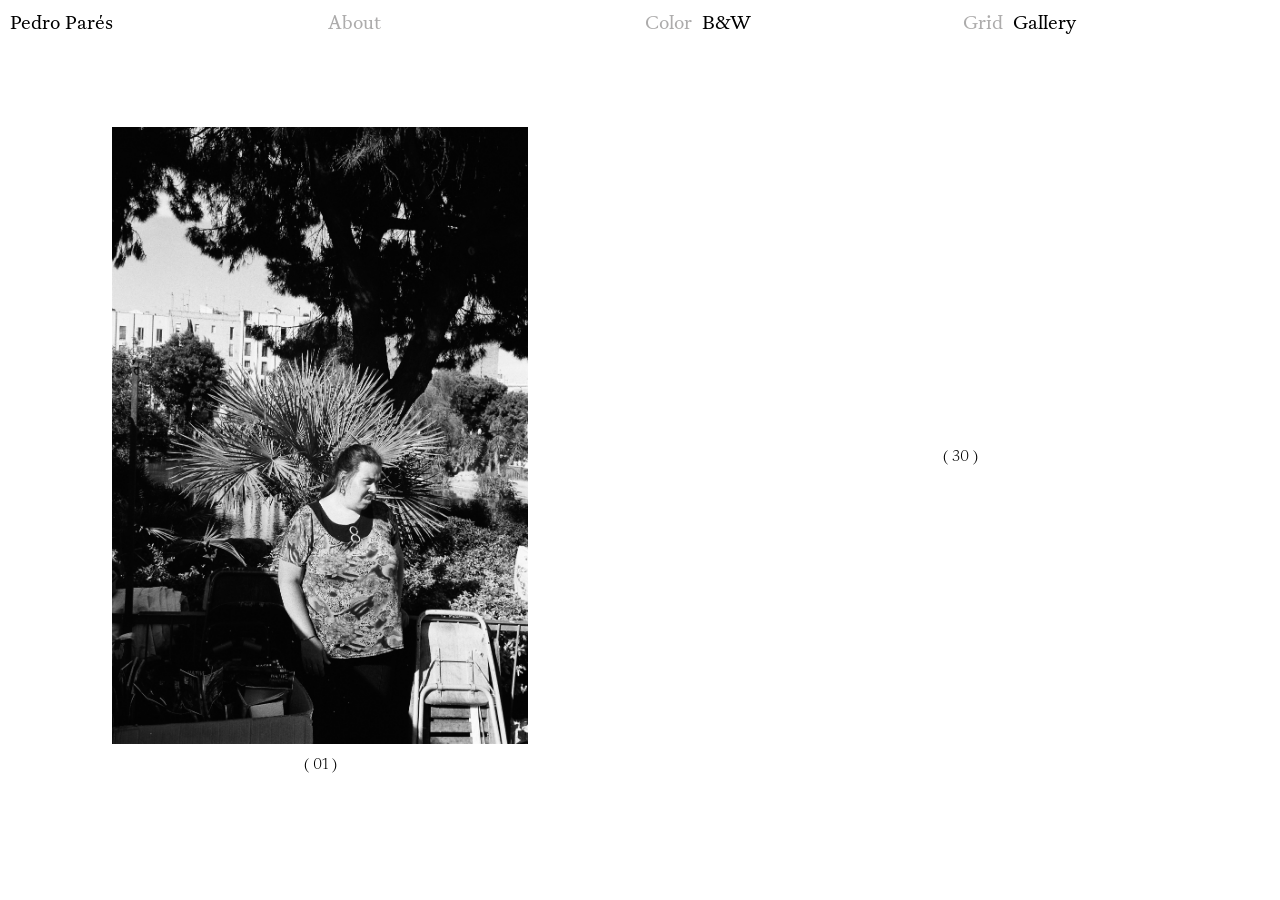
==== galeriabyn.html @ ab817437 "Actualización tercera del proyecto final" ====
<!DOCTYPE html>
<html lang="en">
<head>
    <meta charset="UTF-8">
    <meta name="viewport" content="width=device-width, initial-scale=1.0">
    <title>Pedro Portfolio</title>
    <link rel="stylesheet" href="css/index.css">
    <script defer src="js/index.js"></script>
</head>
<body>
<!--------------HEADER-------------->
<header class="header">

    <nav class="nav">
        <ul class="nav__ul">
            <li class="nav__link"><a href="index.html" class="nav__a">Pedro Parés</a></li>
            <li class="nav__link nav__about"><a href="#" class="nav__a notselected openAbout">About</a></li>
            <li class="nav__link nav__color">
                <a href="galeriacolor.html" class="nav__a notselected">Color</a>
                <a href="#" class="nav__a">B&W</a>
            </li>
            <li class="nav__link nav__group">
                <a href="versionbyn.html" class="nav__a notselected">Grid</a>
                <a href="galeriabyn.html" class="nav__a">Gallery</a>
            </li>
        </ul>
    </nav>

</header>

<header class="header_small">

    <nav class="nav_small">
        <ul class="nav_small__ul">
            <li class="nav_small__link"><h1 class="h1">Pedro Parés</h1></li>
            <li class="nav_small__link nav_small__about"><a href="#" class="nav_small__a notselected openAbout">About</a></li>
        </ul>
    </nav>


</header>
<!--------------HEADER-------------->




<!--------------ABOUT-------------->
    <div class="about__container">

        <div class="about_content">

            <div class="about_grid">
                <div class="div_grid__big">
                    <p class="p_about"> Pedro Parés is a Venezuelan photographer based in Madrid (Spain).
                    His work focuses on street photography, with a particular emphasis on portraying
                    cultural richness that surrounds us and exploring complex human emotions.
                    He also has a strong interest in the audiovisual field, with extensive experience
                    as a camera assistant and in the field of image direction.</p>
                </div>
            </div>

            <div class="information_grid">
                <div class="information_grid__contact">
                    <h2 class="contact_h2">Contact</h2>
                    <div class="contact_p__div">
                        <p class="p_contact">Photographs available for sell.</p>
                        <p class="p_contact">Price upon request.</p>
                    </div>
                    
                    <ul class="ul_contact">
                        <li class="li_contact"><a href="#" class="a_contact">pedropares@gmail.com</a></li>
                        <li class="li_contact"><a href="#" class="a_contact">@thespecialpares</a></li>
                        <li class="li_contact"><a href="#" class="a_contact">+31 654 654 876</a></li>
                    </ul>
                </div>
                <div class="information_grid__experience">
                    <h2 class="experience_h2">Experience</h2>
                    <ul class="ul_experience">
                        <li class="li_experience">Art Direction</li>
                        <li class="li_experience">Wedding Photography</li>
                        <li class="li_experience">Set Design</li>
                        <li class="li_experience">Event Photography</li>
                        <li class="li_experience">Photojournalism</li>
                    </ul>
                </div>
                <div class="information_grid__colaborators">
                    <h2 class="colaborators_h2">Colaborators</h2>
                    <ul class="ul_colaborators">
                        <li class="li_colaborators">Santiago Giusto</li>
                        <li class="li_colaborators">Nelson Van Campenhout</li>
                        <li class="li_colaborators">Leonardo Linan</li>
                        <li class="li_colaborators">Clara Murchinson</li>
                        <li class="li_colaborators">Margaux Jacques Linan</li>
                    </ul>
                </div>
            </div>

        </div>

    </div>
<!--------------ABOUT-------------->






<!--------------SECTION-------------->
<main class="main__byn">

    <div class="div_gallery__byn">

        <div class="div_gallery__izquierda__byn">
            <picture class="div_gallery__byn">
                <img id="img1byn" class="img_gallery__byn vertical__byn" src="Media/grid_1_byn.jpg" alt="">
            </picture>
            <p id="caption1byn" class="caption_gallery__byn">( 01 )</p>
        </div>

        <div class="div_gallery__derecha__byn">
            <picture class="div_gallery__byn">
                <img id="img2byn" class="img_gallery__byn horizontal__byn" src="Media/grid_2_byn.jpg" alt="">
            </picture>
            <p id="caption2byn" class="caption_gallery__byn">( 02 )</p>
        </div>

    </div>

</main>
<!--------------SECTION-------------->
</body>
</html>
---- css/index.css ----
/*--------TIPOGRAFÍAS--------*/
@font-face {
    font-family: "ABC Gaisyr Light";
    src: url("../Fuentes/ABC/ABCGaisyr-Light-Trial.woff2") format("woff2");
    font-weight: 300;
    font-style: light;
}

@font-face {
    font-family: "ABC Gaisyr Book";
    src: url("../Fuentes/ABC/ABCGaisyr-Book-Trial.woff2") format("woff2");
    font-weight: 350;
    font-style: normal;
}

@font-face {
    font-family: "ABC Gaisyr Regular";
    src: url("../Fuentes/ABC/ABCGaisyr-Regular-Trial.woff2") format("woff2");
    font-weight: 400;
    font-style: normal;
} 

@font-face {
    font-family: "ABC Gaisyr Medium";
    src: url("../Fuentes/ABC/ABCGaisyr-Medium-Trial.woff2") format("woff2");
    font-weight: 500;
    font-style: medium;
} 
/*--------TIPOGRAFÍAS--------*/



/*--------ROOT--------*/
:root {
    /*COLORES*/
    --text-dark: rgb(18, 18, 18);
    --text-light: rgb(166, 166, 166);
    /*COLORES*/

    /*FUENTES*/
    --font-family-light: 'ABC Gaisyr Light';
    --font-family-book: 'ABC Gaisyr Book';
    --font-family-regular: 'ABC Gaisyr Regular';
    --font-family-medium: 'ABC Gaisyr Medium';
    /*FUENTES*/

    /*SIZES*/
    --max-width: 964px;
    --max-width-xl: 1440px;
    /*SIZES*/
}
/*--------ROOT--------*/



/*--------RESET CSS--------*/
* {
    box-sizing: border-box;
    margin: 0;
    padding: 0;
    scroll-behavior: smooth;
}

img {
    max-width: 100%;
    height: auto;
    display: block;
}

a {
    color: inherit;
    text-decoration: none;
}

li {
    list-style: none;
}
/*--------RESET CSS--------*/



/*--------COMPONENTES--------*/
h1, .h1 {
    font-weight: 350;
    font-size: clamp(18px, 2vw, 19px);
    font-family: var(--font-family-book);
}

a, .a {
    font-weight: 350;
    font-size: clamp(18px, 2vw, 19px);
    font-family: var(--font-family-book);
}

h2, .h2 {
    font-weight: 350;
    font-size: clamp(18px, 2vw, 19px);
    font-family: var(--font-family-book);
}

h3, .h3 {
    font-weight: 350;
    font-size: clamp(14px, 2vw, 15px);
    font-family: var(--font-family-book);
    color: #adacac;
}

p {
    font-weight: 350;
    font-size: clamp(14px, 2vw, 15px);
    font-family: var(--font-family-light);
}
/*--------COMPONENTES--------*/



            /*TRANSICIÓN INICIO*/

.header,
.header_small {
    opacity: 0;
    filter: blur(0px);
    transition: opacity 1.4s ease, filter 1.4s ease, transform 1.4s ease;
}

.div_img {
    opacity: 0;
    filter: blur(0px);
    transition: opacity 2.4s ease, filter 2.4s ease, transform 2.4s ease;
}

.div_img.is-visible,
.header.is-visible,
.header_small.is-visible {
    opacity: 1;
    filter: blur(0px);
}

            /*TRANSICIÓN INICIO*/



/*--------BODY--------*/
body {
    background: white;
}
/*--------BODY--------*/




/*--------HEADER--------*/
.header {
    padding: 10px;
    width: 100%;
    position: fixed;
    z-index: 10000;
}

.nav__ul {
    display: grid;
    grid-template-columns: repeat(4, 1fr);
    gap: 10px;
    text-align: left;
}

.nav__link {
    display: flex;
    align-items: center;
    transition: filter 1s ease, opacity 1s ease;
}

.nav__link.blurred {
    filter: blur(4px);
    opacity: 0.3;
}

.nav__group {
    display: flex;
    gap: 10px;
}

.nav__about {
    position: relative;
    z-index: 10001;
}

.header_small {
    padding: 10px;
    width: 100%;
    position: fixed;
    display: none;
    z-index: 10000;
}

.nav_small__ul {
    display: flex;
    justify-content: space-between;
    gap: 10px;
}

@media (max-width:800px) {
    .header {
        display: none;
    }

    .header_small {
        display: block; 
    }
}

#openAboutDesktop {
    position: relative;
    z-index: 10001;
}

#openAboutMobile {
    position: relative;
    z-index: 10001;
}

.about__container {
    position: fixed;
    width: 100vw;
    height: 100vh;
    top: 0;
    left: 0;
    background-color: rgba(255,255,255,0.60);
    backdrop-filter: blur(15px);
    -webkit-backdrop-filter: blur(15px);
    display: flex;
    flex-flow: row;
    gap: 20px;
    padding: 40px 5px;
    z-index: 9999;
    opacity: 0;
    visibility: hidden;
    pointer-events: none;
    transition: opacity 1s ease, visibility 1s ease;
}

.about__container.active {
    opacity: 1;
    visibility: visible;
    pointer-events: all;
}

.about__container.deactive {
    opacity: 0;
    visibility: hidden;
    pointer-events: none;
}

@keyframes fadeIn {
    from { opacity: 0; }
    to { opacity: 1; }
}

@keyframes fadeOut {
    from { opacity: 1; }
    to { opacity: 0; }
}

.nav__contact {
    z-index: 2;
}

.nav__color {
    display: flex;
    gap: 10px;
}

.contact__container {
    position: fixed;
    width: 100vw;
    height: 100vh;
    background-color: rgba(255, 255, 255, 0.612);
    backdrop-filter: blur(15px);
    top: 0;
    left: 0;
    display: none;
    flex-flow: row;
    gap: 20px;
    padding: 40px 5px;
    z-index: 1;
}

.contact__container.active {
    display: flex;
    animation: fadeIn 1s ease forwards;
}

.contact__container.deactive {
    display: flex;
    animation: fadeOut 1s ease forwards;
}

.notselected {
    color: #adacac;
    transition: color 0.4s ease;
}

.notselected:hover {
    color: black;
}
/*--------HEADER--------*/





/*--------ABOUT--------*/

.about_content{
    width: 100%;
    margin: 0;
    padding: 0;
    opacity: 1;
    transition: opacity 1s ease;
}

.about__container:not(.active) .about_content {
    opacity: 0;
}

.about_grid{
    width: 100%;
    display: grid;
    grid-template-columns: repeat(4, 1fr);
    padding: 24px 0;
}

.div_grid__big {
    grid-column: 2/4;
}

.information_grid {
    display: grid;
    grid-template-columns: repeat(4, 1fr);
}

.information_grid__contact {
    grid-column: 2;
}

.information_grid__experience {
    grid-column: 3;
}

.information_grid__colaborators {
    grid-column: 4;
}

.p_about {
    font-size: clamp(18px, 2vw, 19px);
}

.a_contact, .a_experience, .a_colaborators, .li_experience, .li_colaborators {
    font-size: clamp(16px, 2vw, 17px);
    color:  rgb(166, 166, 166);
    transition: color 0.4s ease;
}

.a_contact:hover {
    color: black;
}

.ul_contact {
    display: flex;
    flex-flow: column;
    gap: 5px;
}

.information_grid__contact, .information_grid__experience, .information_grid__colaborators {
    display: flex;
    flex-flow: column;
    gap: 10px;
}

.ul_experience {
    display: flex;
    flex-flow: column;
    gap: 5px;
}

.ul_colaborators {
    display: flex;
    flex-flow: column;
    gap: 5px;
}

@media (max-width: 800px) {

    .about__container {
    overflow-y: auto;
    overflow-x: hidden;
    padding: 40px 40px 40px 10px;
    }

    .about_grid {
        display: block;
    }

    .div_grid__big {
        grid-column: unset;
    }

    .information_grid {
    display: grid;
    grid-template-columns: 1fr 1fr;
    grid-template-rows: auto auto;
    row-gap: 30px;
}

    .information_grid__contact {
        grid-column: 1 / span 2;
        grid-row: 2;
    }

    .information_grid__experience {
        grid-column: 1;
        grid-row: 1;
    }

    .information_grid__colaborators {
        grid-column: 2;
        grid-row: 1;
    }

    .about__container {
        overflow-y: auto;
        padding: 40px 20p 20px 10px;
    }
}

/*--------SECTION COLOR--------*/
.div__grid__color {
    padding: 100px 10px;
    display: grid;
    grid-template-columns: repeat(4, 1fr);
    gap: 10px;
    max-width: var(--max-width-xl);
    margin: 0 auto;
    transition: filter 1s ease;; /*BLUR*/
}

.div__grid__color.blurred {
    filter: blur(8px); /*BLUR*/
}


.div__grid__color img {
    height: auto;
    object-fit: cover;
    display: block;
    top: 0;
    transition: opacity 0.2s ease, transform 0.2s ease;
}


.img_1__color { grid-column: 3; grid-row: 2 / span 2; }

.img_2__color { grid-column: 1; grid-row: 3 / span 4; }

.img_3__color { grid-column: 4; grid-row: 5 / span 4; }

.img_4__color { grid-column: 2; grid-row: 6 / span 2; }

.img_5__color { grid-column: 3; grid-row: 9 / span 2; }

.img_6__color { grid-column: 1; grid-row: 10 / span 2; }

.img_7__color { grid-column: 2; grid-row: 12 / span 2; }

.img_8__color { grid-column: 3; grid-row: 14 / span 2; }

.img_9__color { grid-column: 4; grid-row: 16 / span 4; }

.img_10__color { grid-column: 1; grid-row: 17 / span 4; }

.img_11__color { grid-column: 3; grid-row: 19 / span 2; }

.img_12__color { grid-column: 2; grid-row: 21 / span 2; }

.img_13__color { grid-column: 1; grid-row: 23 / span 2; }

.img_14__color { grid-column: 4; grid-row: 23 / span 2; }

.img_15__color { grid-column: 2; grid-row: 27 / span 2; }

.img_16__color { grid-column: 4; grid-row: 29 / span 2; }

.img_17__color { grid-column: 3; grid-row: 31 / span 2; }

.img_18__color { grid-column: 2; grid-row: 33 / span 2; }

.img_19__color { grid-column: 1; grid-row: 35 / span 4; }

.img_20__color { grid-column: 4; grid-row: 35 / span 2; }

.img_21__color { grid-column: 3; grid-row: 38 / span 2; }

.img_22__color { grid-column: 1; grid-row: 40 / span 4; }

.img_23__color { grid-column: 4; grid-row: 41 / span 2; }

.img_24__color { grid-column: 3; grid-row: 44 / span 2; }

.img_25__color { grid-column: 1; grid-row: 48 / span 2; }

.img_26__color { grid-column: 2; grid-row: 50 / span 2; }

.img_27__color { grid-column: 4; grid-row: 51 / span 4; }

.img_28__color { grid-column: 1; grid-row: 54 / span 2; }

.img_29__color { grid-column: 2; grid-row: 56 / span 2; }

.img_30__color { grid-column: 4; grid-row: 57 / span 2; }

.div_img {
    display: flex;
    flex-flow: column nowrap;
    gap: 5px;
    align-items: center;
    position: relative;
    overflow: hidden;
}

.div_img img {
    width: 100%;
    display: block;
}

.caption {
    opacity: 0;
    transition: opacity 0.6s ease;
}

.div_img:hover .caption {
    opacity: 1;
}

.caption.hidden {
    opacity: 0;
}

@media (max-width: 800px) {

    .div__grid__color {
        grid-template-columns: 1fr;
        gap: 40px;
        justify-items: center;
    }

    .img_horizontal {
        width: 40%;
    }

    .img_vertical {
        width: 25%;
    }

    .img_horizontal img,
    .img_vertical img {
        width: 100%;
    }

    .img_1__color,
    .img_2__color,
    .img_3__color,
    .img_4__color,
    .img_5__color,
    .img_6__color,
    .img_7__color,
    .img_8__color,
    .img_9__color,
    .img_10__color,
    .img_11__color,
    .img_12__color,
    .img_13__color,
    .img_14__color,
    .img_15__color,
    .img_16__color,
    .img_17__color,
    .img_18__color,
    .img_19__color,
    .img_20__color,
    .img_21__color,
    .img_22__color,
    .img_23__color,
    .img_24__color,
    .img_25__color,
    .img_26__color,
    .img_27__color,
    .img_28__color,
    .img_29__color,
    .img_30__color {
        grid-column: auto;
        grid-row: auto;
    }

    .caption {
        display: none;
    }
}
/*--------SECTION COLOR--------*/



/*--------SECTION BLANCO Y NEGRO--------*/
.div__grid__byn {
    padding: 100px 10px;
    display: grid;
    grid-template-columns: repeat(4, 1fr);
    gap: 10px;
    max-width: var(--max-width-xl);
    margin: 0 auto;

        @media (max-width: 800px) {
        grid-template-columns: 1fr;
        justify-items: center;
    }
}

.div__grid__byn img {
    width: 100%;
    height: 100%;
    object-fit: cover;
    display: block;
}

.img_1__byn { grid-column: 4; grid-row: 2 / span 4; }
.img_2__byn { grid-column: 2; grid-row: 3 / span 2; }
.img_3__byn { grid-column: 1; grid-row: 5 / span 4; }
.img_4__byn { grid-column: 3; grid-row: 6 / span 2; }
.img_5__byn { grid-column: 2; grid-row: 8 / span 2; }
.img_6__byn { grid-column: 3; grid-row: 10 / span 2; }
.img_7__byn { grid-column: 1; grid-row: 11 / span 2; }
.img_8__byn { grid-column: 4; grid-row: 12 / span 4; }
.img_9__byn { grid-column: 2; grid-row: 16 / span 2; }
.img_10__byn { grid-column: 1; grid-row: 18 / span 2; }
.img_11__byn { grid-column: 3; grid-row: 19 / span 2; }
.img_12__byn { grid-column: 2; grid-row: 21 / span 4; }
.img_13__byn { grid-column: 4; grid-row: 25 / span 2; }
.img_14__byn { grid-column: 1; grid-row: 26 / span 2; }
.img_15__byn { grid-column: 2; grid-row: 28 / span 2; }
.img_16__byn { grid-column: 3; grid-row: 30 / span 2; }
.img_17__byn { grid-column: 3; grid-row: 32 / span 2; }
.img_18__byn { grid-column: 1; grid-row: 32 / span 2; }
.img_19__byn { grid-column: 2; grid-row: 36 / span 2; }
.img_20__byn { grid-column: 4; grid-row: 38 / span 2; }
.img_21__byn { grid-column: 2; grid-row: 40 / span 2; }
.img_22__byn { grid-column: 1; grid-row: 42 / span 2; }
.img_23__byn { grid-column: 4; grid-row: 43 / span 4; }
.img_24__byn { grid-column: 2; grid-row: 46 / span 2; }
.img_25__byn { grid-column: 1; grid-row: 48 / span 2; }
.img_26__byn { grid-column: 3; grid-row: 51 / span 2; }
.img_27__byn { grid-column: 4; grid-row: 53 / span 2; }
.img_28__byn { grid-column: 1; grid-row: 55 / span 2; }
.img_29__byn { grid-column: 4; grid-row: 56 / span 2; }
.img_30__byn { grid-column: 2; grid-row: 57 / span 2; }


@media (max-width: 800px) {

    .div__grid__byn {
        grid-template-columns: 1fr;
        gap: 30px;
        justify-items: center;
    }

    .img_horizontal {
        width: 40%;
    }

    .img_vertical {
        width: 25%;
    }

    .img_1__byn,
    .img_2__byn,
    .img_3__byn,
    .img_4__byn,
    .img_5__byn,
    .img_6__byn,
    .img_7__byn,
    .img_8__byn,
    .img_9__byn,
    .img_10__byn,
    .img_11__byn,
    .img_12__byn,
    .img_13__byn,
    .img_14__byn,
    .img_15__byn,
    .img_16__byn,
    .img_17__byn,
    .img_18__byn,
    .img_19__byn,
    .img_20__byn,
    .img_21__byn,
    .img_22__byn,
    .img_23__byn,
    .img_24__byn,
    .img_25__byn,
    .img_26__byn,
    .img_27__byn,
    .img_28__byn,
    .img_29__byn,
    .img_30__byn {
        grid-column: auto;
        grid-row: auto;
    }

    .caption {
        display: none;
    }
}
/*--------SECTION BLANCO Y NEGRO--------*/



/*--------BACK TO THE TOP--------*/
.div_backTop {
    position: fixed;
    width: 100%;
    padding: 10px;
    bottom: 0;
}

.ul_backTop {
    display: flex;
    flex-flow: row;
    gap: 10px;
}

.li_backTop {
    display: flex;
    flex-flow: row;
    flex: 1 1 300px;
}

#btnTop {
    display: none;
}

@media (max-width: 800px) {
    .div_backTop {
        display: none;
    }
}
/*--------BACK TO THE TOP--------*/




/*--------GALLERY COLOR / MAIN--------*/
.main, .main__byn {
    height: 100vh;
}

.div_gallery, .div_gallery__byn {
    display: flex;
    flex-flow: row wrap;
    justify-content: center;
    align-items: center;
    height: 100%;
}

.div_gallery__izquierda, .div_gallery__derecha, .div_gallery__izquierda__byn, .div_gallery__derecha__byn {
    display: flex;
    flex: 1;
    justify-content: center;
    align-items: center;
    flex-flow: column;
    gap: 10px;
}

.img_gallery, .img_gallery__byn {
    height: auto;
    cursor: pointer;
    width: 100%;
    max-width: 650px;
    object-fit: cover;
    transition: opacity .25s ease, width .35s ease;
}

.vertical, .vertical__byn {
    width: 65%;
    object-fit: cover;
    transition: opacity 0.25s ease;
}

.horizontal, .horizontal__byn {
    width: 90%;
    object-fit: cover;
    transition: opacity 0.25s ease;
}

.caption_gallery, .caption_gallery__byn {
    display: flex;
}

@media (max-width: 800px) {

    .div_gallery, .div_gallery__byn {
        flex-flow: column;
    }

    .div_gallery__izquierda,
    .div_gallery__derecha {
        flex: unset;
        width: 100%;
    }

    .div_gallery__derecha {
        display: none;
    }

    .div_gallery__derecha__byn {
        display: none;
    }

    .div_gallery__izquierda {
        align-items: center;
    }

    .div_gallery__izquierda__byn {
        flex: 1;
        height: 100%;
        justify-content: center;
    }

    .img_gallery {
        width: clamp(55%, 75vw, 75%);
        max-width: unset;
    }

    .img_gallery.vertical {
        width: clamp(40%, 55vw, 55%);
    }

    .img_gallery__byn {
        width: clamp(55%, 75vw, 75%);
        max-width: unset;
    }

    .img_gallery__byn.vertical__byn {
        width: clamp(40%, 55vw, 55%);
    }
}
/*--------GALLERY COLOR / MAIN--------*/





/*--------FOOTER--------*/
.footer {
    position: fixed;
    bottom: 0;
    left: 0;
    padding: 10px;
    width: 100%;
    display: none;
}

.ul_footer {
    display: flex;
    justify-content: space-between;
    gap: 10px;
}

.li_footer {
    display: flex;
    gap: 10px;
}

@media (max-width: 800px) {
    .footer {
        display: block;
    }
} 
/*--------FOOTER--------*/
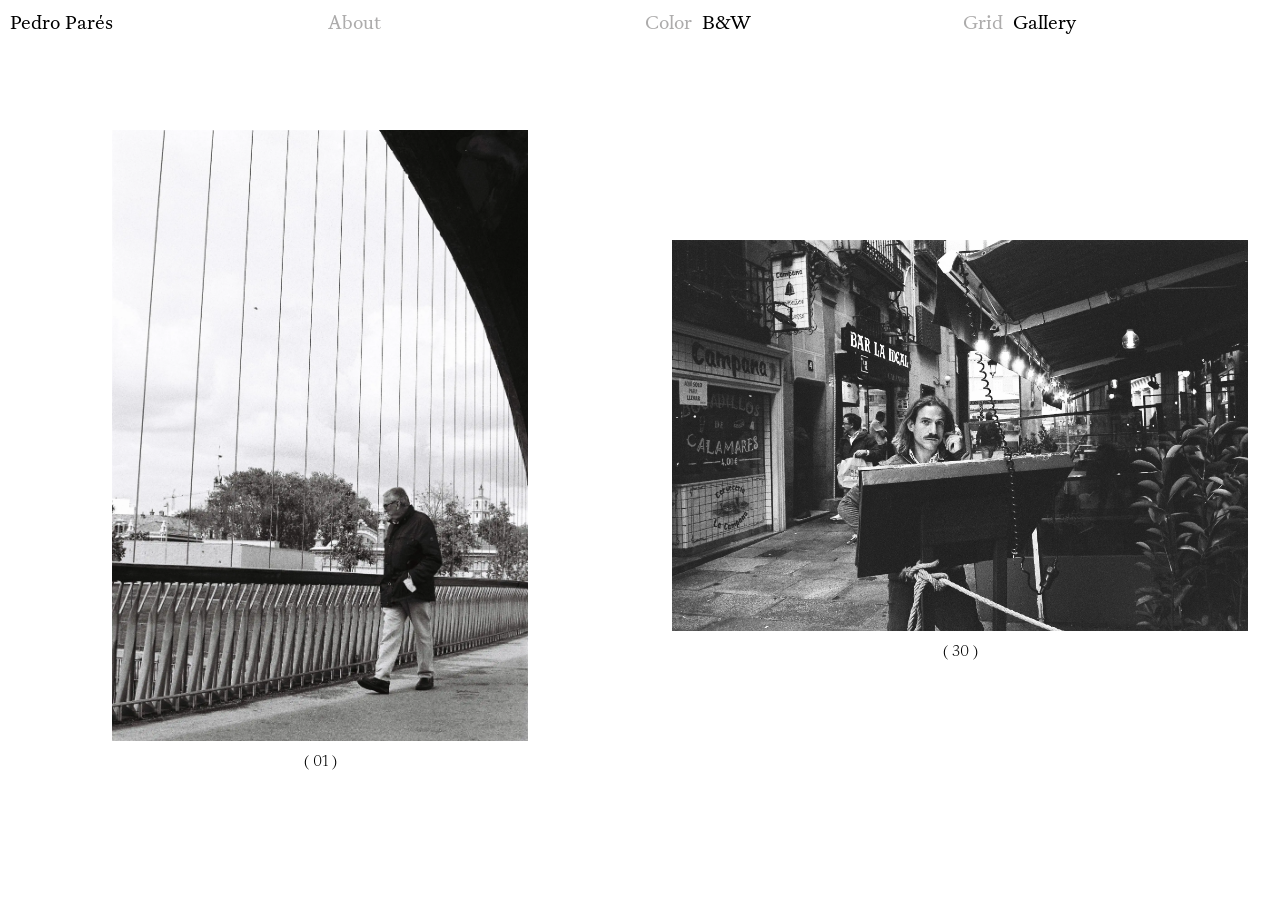
==== commit 97466e91: "Actualización del proyecto final imagenes optimizadas" ====
--- a/galeriabyn.html
+++ b/galeriabyn.html
@@ -1,3 +1,13 @@
+<!-- ESTRUCTURA -->
+<!--
+-Header
+-About
+-Section 
+-Footer mobile
+-->
+<!-- ESTRUCTURA -->
+
+
 <!DOCTYPE html>
 <html lang="en">
 <head>
@@ -8,20 +18,20 @@
     <script defer src="js/index.js"></script>
 </head>
 <body>
-<!--------------HEADER-------------->
+<!-- HEADER -->
 <header class="header">
 
     <nav class="nav">
         <ul class="nav__ul">
-            <li class="nav__link"><a href="index.html" class="nav__a">Pedro Parés</a></li>
-            <li class="nav__link nav__about"><a href="#" class="nav__a notselected openAbout">About</a></li>
+            <li class="nav__link"><a href="index.html" class="nav__a" title="Pedro Parés">Pedro Parés</a></li>
+            <li class="nav__link nav__about"><a href="#" class="nav__a notselected openAbout" title="About">About</a></li>
             <li class="nav__link nav__color">
-                <a href="galeriacolor.html" class="nav__a notselected">Color</a>
-                <a href="#" class="nav__a">B&W</a>
+                <a href="galeriacolor.html" class="nav__a notselected" title="Color">Color</a>
+                <a href="#" class="nav__a" title="B&W">B&W</a>
             </li>
             <li class="nav__link nav__group">
-                <a href="versionbyn.html" class="nav__a notselected">Grid</a>
-                <a href="galeriabyn.html" class="nav__a">Gallery</a>
+                <a href="versionbyn.html" class="nav__a notselected" title="Grid">Grid</a>
+                <a href="galeriabyn.html" class="nav__a" title="Gallery">Gallery</a>
             </li>
         </ul>
     </nav>
@@ -33,18 +43,17 @@
     <nav class="nav_small">
         <ul class="nav_small__ul">
             <li class="nav_small__link"><h1 class="h1">Pedro Parés</h1></li>
-            <li class="nav_small__link nav_small__about"><a href="#" class="nav_small__a notselected openAbout">About</a></li>
+            <li class="nav_small__link nav_small__about"><a href="#" class="nav_small__a notselected openAbout" title="About">About</a></li>
         </ul>
     </nav>
 
-
 </header>
-<!--------------HEADER-------------->
+<!-- HEADER -->
 
 
 
 
-<!--------------ABOUT-------------->
+<!-- ABOUT -->
     <div class="about__container">
 
         <div class="about_content">
@@ -68,9 +77,9 @@
                     </div>
                     
                     <ul class="ul_contact">
-                        <li class="li_contact"><a href="#" class="a_contact">pedropares@gmail.com</a></li>
-                        <li class="li_contact"><a href="#" class="a_contact">@thespecialpares</a></li>
-                        <li class="li_contact"><a href="#" class="a_contact">+31 654 654 876</a></li>
+                        <li class="li_contact"><a href="#" class="a_contact" title="email">pedropares@gmail.com</a></li>
+                        <li class="li_contact"><a href="#" class="a_contact" title="Instagram">@thespecialpares</a></li>
+                        <li class="li_contact"><a href="#" class="a_contact" title="Phone">+31 654 654 876</a></li>
                     </ul>
                 </div>
                 <div class="information_grid__experience">
@@ -98,28 +107,38 @@
         </div>
 
     </div>
-<!--------------ABOUT-------------->
+<!-- ABOUT -->
 
 
 
 
 
 
-<!--------------SECTION-------------->
+<!-- SECTION -->
 <main class="main__byn">
 
     <div class="div_gallery__byn">
 
         <div class="div_gallery__izquierda__byn">
             <picture class="div_gallery__byn">
-                <img id="img1byn" class="img_gallery__byn vertical__byn" src="Media/grid_1_byn.jpg" alt="">
+                <source srcset="Media/optimizadas/grid_1_byn.webp" type="image/webp">
+                <img 
+                    id="img1byn" class="img_gallery__byn vertical__byn" 
+                    src="Media/grid_1_byn.jpg" 
+                    alt="Street photography image"
+                >
             </picture>
             <p id="caption1byn" class="caption_gallery__byn">( 01 )</p>
         </div>
 
         <div class="div_gallery__derecha__byn">
             <picture class="div_gallery__byn">
-                <img id="img2byn" class="img_gallery__byn horizontal__byn" src="Media/grid_2_byn.jpg" alt="">
+                <source srcset="Media/optimizadas/grid_2_byn.webp" type="image/webp">
+                <img 
+                    id="img2byn" class="img_gallery__byn horizontal__byn" 
+                    src="Media/grid_2_byn.jpg" 
+                    alt="Street photography image"
+                >
             </picture>
             <p id="caption2byn" class="caption_gallery__byn">( 02 )</p>
         </div>
@@ -127,6 +146,27 @@
     </div>
 
 </main>
-<!--------------SECTION-------------->
+<!-- SECTION -->
+
+
+
+
+
+
+<!-- FOOTER MOBILE -->
+<footer class="footer">
+    <ul class="ul_footer">
+            <li class="li_footer">
+                <a href="galeriacolor.html" class="a__footer notselected">Color</a>
+                <a href="#" class="a_footer">B&W</a>
+            </li>
+            <li class="li_footer">
+                <a href="index.html" class="a_footer notselected">Grid</a>
+                <a href="#" class="a_footer">Gallery</a>
+            </li>
+    </ul>
+
+</footer>
+<!-- FOOTER MOBILE-->
 </body>
 </html>
--- a/css/index.css
+++ b/css/index.css
@@ -1,4 +1,24 @@
-/*--------TIPOGRAFÍAS--------*/
+/* ESTRUCTURA */
+/*
+-Tipografías
+-Root
+-Reset CSS
+-Componentes
+-Transiciones
+-Body
+-Header
+-About
+-Section Color
+-Section Blanco y negro
+-Back to the top
+-Gallery
+-Footer
+*/
+/* ESTRUCTURA */
+
+
+
+/* TIPOGRAFÍAS */
 @font-face {
     font-family: "ABC Gaisyr Light";
     src: url("../Fuentes/ABC/ABCGaisyr-Light-Trial.woff2") format("woff2");
@@ -26,15 +46,15 @@
     font-weight: 500;
     font-style: medium;
 } 
-/*--------TIPOGRAFÍAS--------*/
-
-
-
-/*--------ROOT--------*/
+/* TIPOGRAFÍAS */
+
+
+
+/* ROOT */
 :root {
     /*COLORES*/
-    --text-dark: rgb(18, 18, 18);
-    --text-light: rgb(166, 166, 166);
+    --text-dark: rgb(18, 18, 18); /* Color textos */
+    --text-light: rgb(166, 166, 166); /* Color textos y enlaces */
     /*COLORES*/
 
     /*FUENTES*/
@@ -45,15 +65,15 @@
     /*FUENTES*/
 
     /*SIZES*/
-    --max-width: 964px;
-    --max-width-xl: 1440px;
+    --max-width: 60.25rem; /* Tamaño ordenador pequeño */
+    --max-width-xl: 120rem; /* Tamaño ordenador grande */
     /*SIZES*/
 }
-/*--------ROOT--------*/
-
-
-
-/*--------RESET CSS--------*/
+/* ROOT */
+
+
+
+/* RESET CSS */
 * {
     box-sizing: border-box;
     margin: 0;
@@ -75,46 +95,46 @@
 li {
     list-style: none;
 }
-/*--------RESET CSS--------*/
-
-
-
-/*--------COMPONENTES--------*/
+/* RESET CSS */
+
+
+
+/* COMPONENTES */
 h1, .h1 {
     font-weight: 350;
     font-size: clamp(18px, 2vw, 19px);
-    font-family: var(--font-family-book);
+    font-family: var(--font-family-book), serif;
 }
 
 a, .a {
     font-weight: 350;
     font-size: clamp(18px, 2vw, 19px);
-    font-family: var(--font-family-book);
+    font-family: var(--font-family-book), serif;
 }
 
 h2, .h2 {
     font-weight: 350;
     font-size: clamp(18px, 2vw, 19px);
-    font-family: var(--font-family-book);
+    font-family: var(--font-family-book), serif;
 }
 
 h3, .h3 {
     font-weight: 350;
     font-size: clamp(14px, 2vw, 15px);
-    font-family: var(--font-family-book);
+    font-family: var(--font-family-book), serif;
     color: #adacac;
 }
 
 p {
     font-weight: 350;
     font-size: clamp(14px, 2vw, 15px);
-    font-family: var(--font-family-light);
-}
-/*--------COMPONENTES--------*/
-
-
-
-            /*TRANSICIÓN INICIO*/
+    font-family: var(--font-family-light), serif;
+}
+/* COMPONENTES */
+
+
+/* TRANSICIONES */
+            /* TRANSICIÓN INICIO */
 
 .header,
 .header_small {
@@ -136,20 +156,43 @@
     filter: blur(0px);
 }
 
-            /*TRANSICIÓN INICIO*/
-
-
-
-/*--------BODY--------*/
+            /* TRANSICIÓN INICIO */
+
+
+
+           /* TRANSICIÓN GALERÍA */
+
+.img_gallery,
+.img_gallery__byn,
+.caption_gallery,
+.caption_gallery__byn {
+    opacity: 0;
+    transition: opacity 2.4s ease, filter 2.4s ease, transform 2.4s ease;
+}
+
+.img_gallery.is-visible,
+.img_gallery__byn.is-visible,
+.caption_gallery.is-visible,
+.caption_gallery__byn.is-visible {
+    opacity: 1;
+    filter: blur(0px);
+}
+
+            /* TRANSICIÓN GALERÍA */
+/* TRANSICIONES */
+
+
+
+
+/* BODY */
 body {
     background: white;
 }
-/*--------BODY--------*/
-
-
-
-
-/*--------HEADER--------*/
+/* BODY */
+
+
+
+/* HEADER */
 .header {
     padding: 10px;
     width: 100%;
@@ -231,7 +274,7 @@
     display: flex;
     flex-flow: row;
     gap: 20px;
-    padding: 40px 5px;
+    padding: 2.5rem 0.3125rem;
     z-index: 9999;
     opacity: 0;
     visibility: hidden;
@@ -267,7 +310,7 @@
 
 .nav__color {
     display: flex;
-    gap: 10px;
+    gap: 0.625rem;
 }
 
 .contact__container {
@@ -280,8 +323,8 @@
     left: 0;
     display: none;
     flex-flow: row;
-    gap: 20px;
-    padding: 40px 5px;
+    gap: 1.25rem;
+    padding: 2.5rem 0.3125rem;
     z-index: 1;
 }
 
@@ -303,14 +346,13 @@
 .notselected:hover {
     color: black;
 }
-/*--------HEADER--------*/
-
-
-
-
-
-/*--------ABOUT--------*/
-
+/* HEADER */
+
+
+
+
+
+/* ABOUT */
 .about_content{
     width: 100%;
     margin: 0;
@@ -327,7 +369,7 @@
     width: 100%;
     display: grid;
     grid-template-columns: repeat(4, 1fr);
-    padding: 24px 0;
+    padding: 1.5rem 0;
 }
 
 .div_grid__big {
@@ -356,7 +398,7 @@
 }
 
 .a_contact, .a_experience, .a_colaborators, .li_experience, .li_colaborators {
-    font-size: clamp(16px, 2vw, 17px);
+    font-size: clamp(1rem, 2vw, 1.0625rem);
     color:  rgb(166, 166, 166);
     transition: color 0.4s ease;
 }
@@ -374,7 +416,7 @@
 .information_grid__contact, .information_grid__experience, .information_grid__colaborators {
     display: flex;
     flex-flow: column;
-    gap: 10px;
+    gap: 0.625rem;
 }
 
 .ul_experience {
@@ -394,7 +436,7 @@
     .about__container {
     overflow-y: auto;
     overflow-x: hidden;
-    padding: 40px 40px 40px 10px;
+    padding: 2.5rem 2.5rem 2.5rem 0.625rem;
     }
 
     .about_grid {
@@ -409,7 +451,7 @@
     display: grid;
     grid-template-columns: 1fr 1fr;
     grid-template-rows: auto auto;
-    row-gap: 30px;
+    row-gap: 1.875rem;
 }
 
     .information_grid__contact {
@@ -429,16 +471,21 @@
 
     .about__container {
         overflow-y: auto;
-        padding: 40px 20p 20px 10px;
-    }
-}
-
-/*--------SECTION COLOR--------*/
+        padding: 2.5rem 1.25rem 1.25rem 0.625rem;
+    }
+}
+/* ABOUT */
+
+
+
+
+
+/* SECTION COLOR */
 .div__grid__color {
-    padding: 100px 10px;
+    padding: 6.25rem 0.625rem;
     display: grid;
     grid-template-columns: repeat(4, 1fr);
-    gap: 10px;
+    gap: 0.625rem;
     max-width: var(--max-width-xl);
     margin: 0 auto;
     transition: filter 1s ease;; /*BLUR*/
@@ -549,7 +596,7 @@
 
     .div__grid__color {
         grid-template-columns: 1fr;
-        gap: 40px;
+        gap: 2.5rem;
         justify-items: center;
     }
 
@@ -604,16 +651,16 @@
         display: none;
     }
 }
-/*--------SECTION COLOR--------*/
-
-
-
-/*--------SECTION BLANCO Y NEGRO--------*/
+/* SECTION COLOR */
+
+
+
+/* SECTION BLANCO Y NEGRO */
 .div__grid__byn {
-    padding: 100px 10px;
+    padding: 6.25rem 0.625rem;
     display: grid;
     grid-template-columns: repeat(4, 1fr);
-    gap: 10px;
+    gap: 0.625rem;
     max-width: var(--max-width-xl);
     margin: 0 auto;
 
@@ -646,8 +693,8 @@
 .img_14__byn { grid-column: 1; grid-row: 26 / span 2; }
 .img_15__byn { grid-column: 2; grid-row: 28 / span 2; }
 .img_16__byn { grid-column: 3; grid-row: 30 / span 2; }
-.img_17__byn { grid-column: 3; grid-row: 32 / span 2; }
-.img_18__byn { grid-column: 1; grid-row: 32 / span 2; }
+.img_17__byn { grid-column: 1; grid-row: 32 / span 2; }
+.img_18__byn { grid-column: 3; grid-row: 32 / span 2; }
 .img_19__byn { grid-column: 2; grid-row: 36 / span 2; }
 .img_20__byn { grid-column: 4; grid-row: 38 / span 2; }
 .img_21__byn { grid-column: 2; grid-row: 40 / span 2; }
@@ -666,7 +713,7 @@
 
     .div__grid__byn {
         grid-template-columns: 1fr;
-        gap: 30px;
+        gap: 1.875rem;
         justify-items: center;
     }
 
@@ -716,22 +763,23 @@
         display: none;
     }
 }
-/*--------SECTION BLANCO Y NEGRO--------*/
-
-
-
-/*--------BACK TO THE TOP--------*/
+/* SECTION BLANCO Y NEGRO */
+
+
+
+
+/* BACK TO THE TOP */
 .div_backTop {
     position: fixed;
     width: 100%;
-    padding: 10px;
+    padding: 0.625rem;
     bottom: 0;
 }
 
 .ul_backTop {
     display: flex;
     flex-flow: row;
-    gap: 10px;
+    gap: 0.625rem;
 }
 
 .li_backTop {
@@ -749,12 +797,12 @@
         display: none;
     }
 }
-/*--------BACK TO THE TOP--------*/
-
-
-
-
-/*--------GALLERY COLOR / MAIN--------*/
+/* BACK TO THE TOP */
+
+
+
+
+/* GALLERY */
 .main, .main__byn {
     height: 100vh;
 }
@@ -773,14 +821,14 @@
     justify-content: center;
     align-items: center;
     flex-flow: column;
-    gap: 10px;
+    gap: 0.625rem;
 }
 
 .img_gallery, .img_gallery__byn {
     height: auto;
     cursor: pointer;
     width: 100%;
-    max-width: 650px;
+    max-width: 40.625rem;
     object-fit: cover;
     transition: opacity .25s ease, width .35s ease;
 }
@@ -848,19 +896,20 @@
     .img_gallery__byn.vertical__byn {
         width: clamp(40%, 55vw, 55%);
     }
-}
-/*--------GALLERY COLOR / MAIN--------*/
-
-
-
-
-
-/*--------FOOTER--------*/
+
+}
+/* GALLERY */
+
+
+
+
+
+/* FOOTER */
 .footer {
     position: fixed;
     bottom: 0;
     left: 0;
-    padding: 10px;
+    padding: 0.625rem;
     width: 100%;
     display: none;
 }
@@ -868,12 +917,12 @@
 .ul_footer {
     display: flex;
     justify-content: space-between;
-    gap: 10px;
+    gap: 0.625rem;
 }
 
 .li_footer {
     display: flex;
-    gap: 10px;
+    gap: 0.625rem;
 }
 
 @media (max-width: 800px) {
@@ -881,4 +930,4 @@
         display: block;
     }
 } 
-/*--------FOOTER--------*/+/* FOOTER */
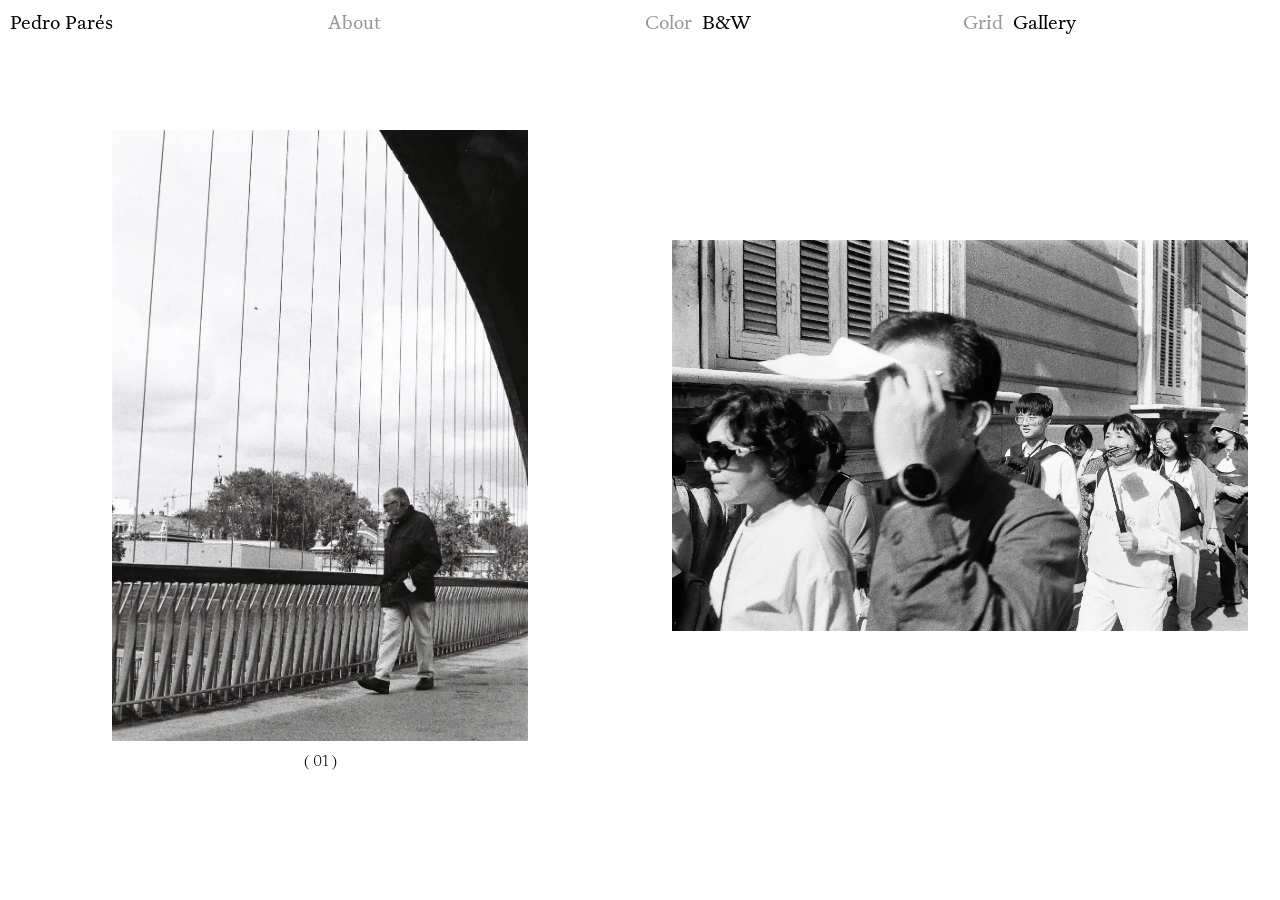
==== commit 4bdd01bb: "Actualización del proyecto final meta" ====
--- a/galeriabyn.html
+++ b/galeriabyn.html
@@ -14,6 +14,7 @@
     <meta charset="UTF-8">
     <meta name="viewport" content="width=device-width, initial-scale=1.0">
     <title>Pedro Portfolio</title>
+    <meta name="description" content="Photographic archive of street photography showing real urban life and city scenes.">
     <link rel="stylesheet" href="css/index.css">
     <script defer src="js/index.js"></script>
 </head>
--- a/css/index.css
+++ b/css/index.css
@@ -13,9 +13,8 @@
 -Back to the top
 -Gallery
 -Footer
+-Media Querys
 */
-/* ESTRUCTURA */
-
 
 
 /* TIPOGRAFÍAS */
@@ -23,7 +22,7 @@
     font-family: "ABC Gaisyr Light";
     src: url("../Fuentes/ABC/ABCGaisyr-Light-Trial.woff2") format("woff2");
     font-weight: 300;
-    font-style: light;
+    font-style: normal;
 }
 
 @font-face {
@@ -44,9 +43,9 @@
     font-family: "ABC Gaisyr Medium";
     src: url("../Fuentes/ABC/ABCGaisyr-Medium-Trial.woff2") format("woff2");
     font-weight: 500;
-    font-style: medium;
+    font-style: normal;
 } 
-/* TIPOGRAFÍAS */
+
 
 
 
@@ -54,22 +53,19 @@
 :root {
     /*COLORES*/
     --text-dark: rgb(18, 18, 18); /* Color textos */
-    --text-light: rgb(166, 166, 166); /* Color textos y enlaces */
-    /*COLORES*/
+    --text-light: rgb(152, 152, 152); /* Color textos y enlaces */
 
     /*FUENTES*/
     --font-family-light: 'ABC Gaisyr Light';
     --font-family-book: 'ABC Gaisyr Book';
     --font-family-regular: 'ABC Gaisyr Regular';
     --font-family-medium: 'ABC Gaisyr Medium';
-    /*FUENTES*/
 
     /*SIZES*/
-    --max-width: 60.25rem; /* Tamaño ordenador pequeño */
-    --max-width-xl: 120rem; /* Tamaño ordenador grande */
-    /*SIZES*/
-}
-/* ROOT */
+    --max-width: 60.25rem; 
+    --max-width-xl: 120rem; 
+}
+
 
 
 
@@ -95,34 +91,24 @@
 li {
     list-style: none;
 }
-/* RESET CSS */
+
 
 
 
 /* COMPONENTES */
-h1, .h1 {
-    font-weight: 350;
-    font-size: clamp(18px, 2vw, 19px);
-    font-family: var(--font-family-book), serif;
-}
-
+h1, .h1,
+h2, .h2,
 a, .a {
     font-weight: 350;
     font-size: clamp(18px, 2vw, 19px);
     font-family: var(--font-family-book), serif;
 }
 
-h2, .h2 {
-    font-weight: 350;
-    font-size: clamp(18px, 2vw, 19px);
-    font-family: var(--font-family-book), serif;
-}
-
 h3, .h3 {
     font-weight: 350;
     font-size: clamp(14px, 2vw, 15px);
     font-family: var(--font-family-book), serif;
-    color: #adacac;
+    color: var(--text-light);
 }
 
 p {
@@ -130,7 +116,7 @@
     font-size: clamp(14px, 2vw, 15px);
     font-family: var(--font-family-light), serif;
 }
-/* COMPONENTES */
+
 
 
 /* TRANSICIONES */
@@ -156,7 +142,6 @@
     filter: blur(0px);
 }
 
-            /* TRANSICIÓN INICIO */
 
 
 
@@ -179,7 +164,6 @@
 }
 
             /* TRANSICIÓN GALERÍA */
-/* TRANSICIONES */
 
 
 
@@ -188,7 +172,7 @@
 body {
     background: white;
 }
-/* BODY */
+
 
 
 
@@ -242,33 +226,15 @@
     gap: 10px;
 }
 
-@media (max-width:800px) {
-    .header {
-        display: none;
-    }
-
-    .header_small {
-        display: block; 
-    }
-}
-
-#openAboutDesktop {
+#openAboutDesktop, #openAboutMobile {
     position: relative;
     z-index: 10001;
 }
 
-#openAboutMobile {
-    position: relative;
-    z-index: 10001;
-}
-
 .about__container {
     position: fixed;
-    width: 100vw;
-    height: 100vh;
-    top: 0;
-    left: 0;
-    background-color: rgba(255,255,255,0.60);
+    inset: 0;
+    background-color: rgba(255, 255, 255, 0.60);
     backdrop-filter: blur(15px);
     -webkit-backdrop-filter: blur(15px);
     display: flex;
@@ -313,42 +279,14 @@
     gap: 0.625rem;
 }
 
-.contact__container {
-    position: fixed;
-    width: 100vw;
-    height: 100vh;
-    background-color: rgba(255, 255, 255, 0.612);
-    backdrop-filter: blur(15px);
-    top: 0;
-    left: 0;
-    display: none;
-    flex-flow: row;
-    gap: 1.25rem;
-    padding: 2.5rem 0.3125rem;
-    z-index: 1;
-}
-
-.contact__container.active {
-    display: flex;
-    animation: fadeIn 1s ease forwards;
-}
-
-.contact__container.deactive {
-    display: flex;
-    animation: fadeOut 1s ease forwards;
-}
-
 .notselected {
-    color: #adacac;
+    color: var(--text-light);
     transition: color 0.4s ease;
 }
 
 .notselected:hover {
-    color: black;
-}
-/* HEADER */
-
-
+    color: var(--text-dark);
+}
 
 
 
@@ -399,83 +337,27 @@
 
 .a_contact, .a_experience, .a_colaborators, .li_experience, .li_colaborators {
     font-size: clamp(1rem, 2vw, 1.0625rem);
-    color:  rgb(166, 166, 166);
+    color: var(--text-light);
     transition: color 0.4s ease;
 }
 
 .a_contact:hover {
-    color: black;
-}
-
-.ul_contact {
+    color: var(--text-dark);
+}
+
+.information_grid__contact, .information_grid__experience, .information_grid__colaborators {
+    display: flex;
+    flex-flow: column;
+    gap: 0.625rem;
+}
+
+.ul_contact,
+.ul_experience,
+.ul_colaborators {
     display: flex;
     flex-flow: column;
     gap: 5px;
 }
-
-.information_grid__contact, .information_grid__experience, .information_grid__colaborators {
-    display: flex;
-    flex-flow: column;
-    gap: 0.625rem;
-}
-
-.ul_experience {
-    display: flex;
-    flex-flow: column;
-    gap: 5px;
-}
-
-.ul_colaborators {
-    display: flex;
-    flex-flow: column;
-    gap: 5px;
-}
-
-@media (max-width: 800px) {
-
-    .about__container {
-    overflow-y: auto;
-    overflow-x: hidden;
-    padding: 2.5rem 2.5rem 2.5rem 0.625rem;
-    }
-
-    .about_grid {
-        display: block;
-    }
-
-    .div_grid__big {
-        grid-column: unset;
-    }
-
-    .information_grid {
-    display: grid;
-    grid-template-columns: 1fr 1fr;
-    grid-template-rows: auto auto;
-    row-gap: 1.875rem;
-}
-
-    .information_grid__contact {
-        grid-column: 1 / span 2;
-        grid-row: 2;
-    }
-
-    .information_grid__experience {
-        grid-column: 1;
-        grid-row: 1;
-    }
-
-    .information_grid__colaborators {
-        grid-column: 2;
-        grid-row: 1;
-    }
-
-    .about__container {
-        overflow-y: auto;
-        padding: 2.5rem 1.25rem 1.25rem 0.625rem;
-    }
-}
-/* ABOUT */
-
 
 
 
@@ -488,7 +370,7 @@
     gap: 0.625rem;
     max-width: var(--max-width-xl);
     margin: 0 auto;
-    transition: filter 1s ease;; /*BLUR*/
+    transition: filter 1s ease; /*BLUR*/
 }
 
 .div__grid__color.blurred {
@@ -553,17 +435,8 @@
 
 .img_24__color { grid-column: 3; grid-row: 44 / span 2; }
 
-.img_25__color { grid-column: 1; grid-row: 48 / span 2; }
-
-.img_26__color { grid-column: 2; grid-row: 50 / span 2; }
-
-.img_27__color { grid-column: 4; grid-row: 51 / span 4; }
-
-.img_28__color { grid-column: 1; grid-row: 54 / span 2; }
-
-.img_29__color { grid-column: 2; grid-row: 56 / span 2; }
-
-.img_30__color { grid-column: 4; grid-row: 57 / span 2; }
+.img_25__color { grid-column: 1; grid-row: 47 / span 2; }
+
 
 .div_img {
     display: flex;
@@ -591,67 +464,6 @@
 .caption.hidden {
     opacity: 0;
 }
-
-@media (max-width: 800px) {
-
-    .div__grid__color {
-        grid-template-columns: 1fr;
-        gap: 2.5rem;
-        justify-items: center;
-    }
-
-    .img_horizontal {
-        width: 40%;
-    }
-
-    .img_vertical {
-        width: 25%;
-    }
-
-    .img_horizontal img,
-    .img_vertical img {
-        width: 100%;
-    }
-
-    .img_1__color,
-    .img_2__color,
-    .img_3__color,
-    .img_4__color,
-    .img_5__color,
-    .img_6__color,
-    .img_7__color,
-    .img_8__color,
-    .img_9__color,
-    .img_10__color,
-    .img_11__color,
-    .img_12__color,
-    .img_13__color,
-    .img_14__color,
-    .img_15__color,
-    .img_16__color,
-    .img_17__color,
-    .img_18__color,
-    .img_19__color,
-    .img_20__color,
-    .img_21__color,
-    .img_22__color,
-    .img_23__color,
-    .img_24__color,
-    .img_25__color,
-    .img_26__color,
-    .img_27__color,
-    .img_28__color,
-    .img_29__color,
-    .img_30__color {
-        grid-column: auto;
-        grid-row: auto;
-    }
-
-    .caption {
-        display: none;
-    }
-}
-/* SECTION COLOR */
 
 
 
@@ -663,11 +475,6 @@
     gap: 0.625rem;
     max-width: var(--max-width-xl);
     margin: 0 auto;
-
-        @media (max-width: 800px) {
-        grid-template-columns: 1fr;
-        justify-items: center;
-    }
 }
 
 .div__grid__byn img {
@@ -702,68 +509,6 @@
 .img_23__byn { grid-column: 4; grid-row: 43 / span 4; }
 .img_24__byn { grid-column: 2; grid-row: 46 / span 2; }
 .img_25__byn { grid-column: 1; grid-row: 48 / span 2; }
-.img_26__byn { grid-column: 3; grid-row: 51 / span 2; }
-.img_27__byn { grid-column: 4; grid-row: 53 / span 2; }
-.img_28__byn { grid-column: 1; grid-row: 55 / span 2; }
-.img_29__byn { grid-column: 4; grid-row: 56 / span 2; }
-.img_30__byn { grid-column: 2; grid-row: 57 / span 2; }
-
-
-@media (max-width: 800px) {
-
-    .div__grid__byn {
-        grid-template-columns: 1fr;
-        gap: 1.875rem;
-        justify-items: center;
-    }
-
-    .img_horizontal {
-        width: 40%;
-    }
-
-    .img_vertical {
-        width: 25%;
-    }
-
-    .img_1__byn,
-    .img_2__byn,
-    .img_3__byn,
-    .img_4__byn,
-    .img_5__byn,
-    .img_6__byn,
-    .img_7__byn,
-    .img_8__byn,
-    .img_9__byn,
-    .img_10__byn,
-    .img_11__byn,
-    .img_12__byn,
-    .img_13__byn,
-    .img_14__byn,
-    .img_15__byn,
-    .img_16__byn,
-    .img_17__byn,
-    .img_18__byn,
-    .img_19__byn,
-    .img_20__byn,
-    .img_21__byn,
-    .img_22__byn,
-    .img_23__byn,
-    .img_24__byn,
-    .img_25__byn,
-    .img_26__byn,
-    .img_27__byn,
-    .img_28__byn,
-    .img_29__byn,
-    .img_30__byn {
-        grid-column: auto;
-        grid-row: auto;
-    }
-
-    .caption {
-        display: none;
-    }
-}
-/* SECTION BLANCO Y NEGRO */
 
 
 
@@ -791,13 +536,6 @@
 #btnTop {
     display: none;
 }
-
-@media (max-width: 800px) {
-    .div_backTop {
-        display: none;
-    }
-}
-/* BACK TO THE TOP */
 
 
 
@@ -848,58 +586,6 @@
 .caption_gallery, .caption_gallery__byn {
     display: flex;
 }
-
-@media (max-width: 800px) {
-
-    .div_gallery, .div_gallery__byn {
-        flex-flow: column;
-    }
-
-    .div_gallery__izquierda,
-    .div_gallery__derecha {
-        flex: unset;
-        width: 100%;
-    }
-
-    .div_gallery__derecha {
-        display: none;
-    }
-
-    .div_gallery__derecha__byn {
-        display: none;
-    }
-
-    .div_gallery__izquierda {
-        align-items: center;
-    }
-
-    .div_gallery__izquierda__byn {
-        flex: 1;
-        height: 100%;
-        justify-content: center;
-    }
-
-    .img_gallery {
-        width: clamp(55%, 75vw, 75%);
-        max-width: unset;
-    }
-
-    .img_gallery.vertical {
-        width: clamp(40%, 55vw, 55%);
-    }
-
-    .img_gallery__byn {
-        width: clamp(55%, 75vw, 75%);
-        max-width: unset;
-    }
-
-    .img_gallery__byn.vertical__byn {
-        width: clamp(40%, 55vw, 55%);
-    }
-
-}
-/* GALLERY */
-
 
 
 
@@ -925,9 +611,157 @@
     gap: 0.625rem;
 }
 
+
+
+
+/* MEDIA MOBILE */
 @media (max-width: 800px) {
+
+    /* HEADER */
+    .header {
+        display: none;
+    }
+
+    .header_small {
+        display: block;
+    }
+
+
+
+    /* ABOUT */
+    .about__container {
+        overflow-y: auto;
+        overflow-x: hidden;
+        padding: 2.5rem 2.5rem 2.5rem 0.625rem;
+    }
+
+    .about_grid {
+        display: block;
+    }
+
+    .div_grid__big {
+        grid-column: unset;
+    }
+
+    .information_grid {
+        display: grid;
+        grid-template-columns: 1fr 1fr;
+        grid-template-rows: auto auto;
+        row-gap: 1.875rem;
+    }
+
+    .information_grid__contact {
+        grid-column: 1 / span 2;
+        grid-row: 2;
+    }
+
+    .information_grid__experience {
+        grid-column: 1;
+        grid-row: 1;
+    }
+
+    .information_grid__colaborators {
+        grid-column: 2;
+        grid-row: 1;
+    }
+
+    .about__container {
+        overflow-y: auto;
+        padding: 2.5rem 1.25rem 1.25rem 0.625rem;
+    }
+
+
+
+    /* SECTION COLOR + BLANCO Y NEGRO */
+    .div__grid__color {
+        grid-template-columns: 1fr;
+        gap: 2.5rem;
+        justify-items: center;
+    }
+
+    .div__grid__byn {
+        grid-template-columns: 1fr;
+        gap: 1.875rem;
+        justify-items: center;
+    }
+
+    .img_horizontal {
+        width: 40%;
+    }
+
+    .img_vertical {
+        width: 25%;
+    }
+
+    .img_horizontal img,
+    .img_vertical img {
+        width: 100%;
+    }
+
+    .div__grid__color .div_img,
+    .div__grid__byn .div_img {
+        grid-column: auto;
+        grid-row: auto;
+    }
+
+    .caption {
+        display: none;
+    }
+
+
+
+    /* BACK TO THE TOP */
+    .div_backTop {
+        display: none;
+    }
+
+
+
+    /* GALLERY */
+    .div_gallery,
+    .div_gallery__byn {
+        flex-flow: column;
+    }
+
+    .div_gallery__izquierda,
+    .div_gallery__derecha {
+        flex: unset;
+        width: 100%;
+    }
+
+    .div_gallery__derecha,
+    .div_gallery__derecha__byn {
+        display: none;
+    }
+
+    .div_gallery__izquierda {
+        align-items: center;
+    }
+
+    .div_gallery__izquierda__byn {
+        flex: 1;
+        height: 100%;
+        justify-content: center;
+    }
+
+    .img_gallery,
+    .img_gallery__byn {
+        width: clamp(55%, 75vw, 75%);
+        max-width: unset;
+    }
+
+    .img_gallery,
+    .vertical,
+    .img_gallery__byn,
+    .vertical__byn {
+        width: clamp(40%, 55vw, 55%);
+    }
+
+
+
+    /* FOOTER */
     .footer {
         display: block;
     }
-} 
-/* FOOTER */+
+}
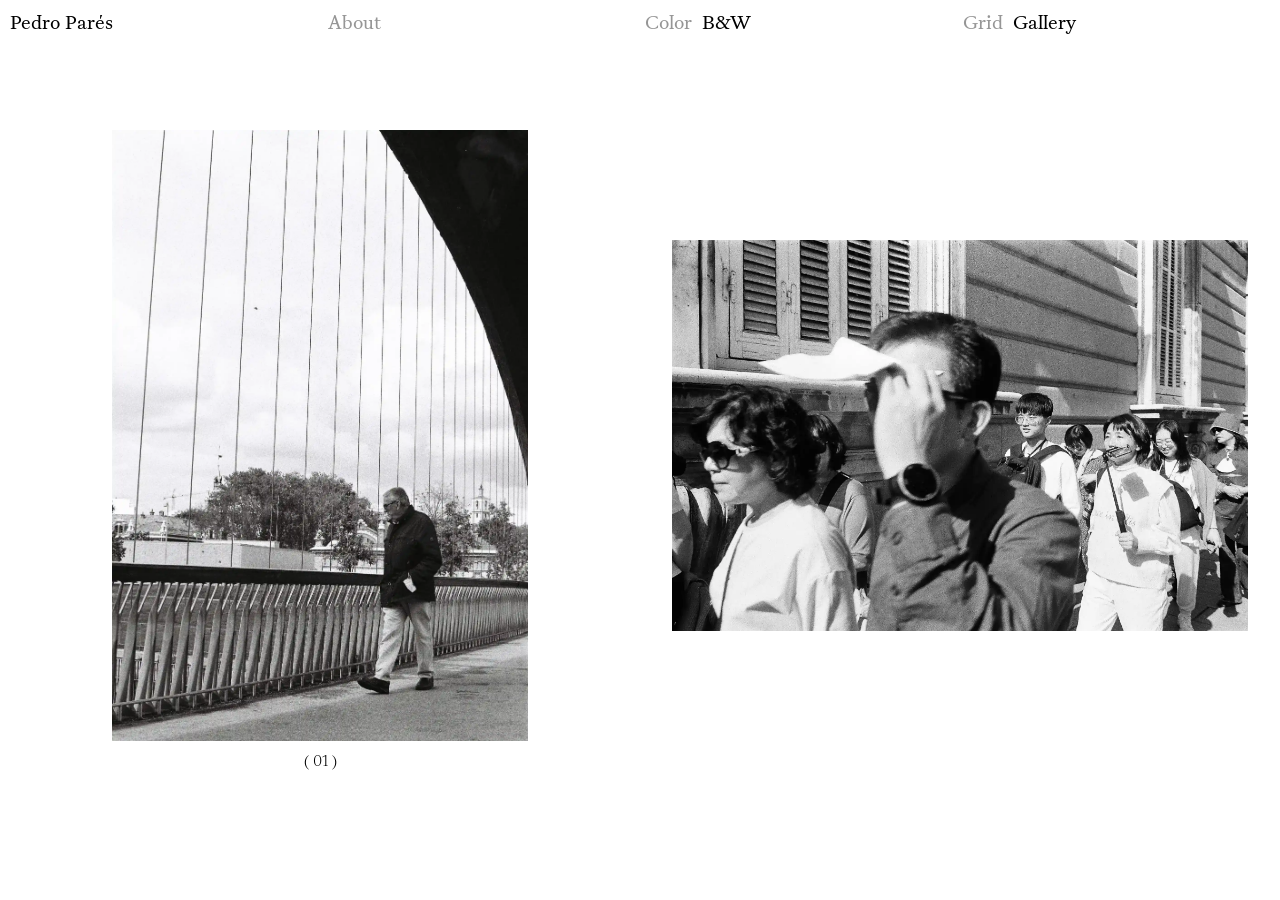
==== commit c222dc97: "new 2" ====
--- a/galeriabyn.html
+++ b/galeriabyn.html
@@ -1,20 +1,11 @@
-<!-- ESTRUCTURA -->
-<!--
--Header
--About
--Section 
--Footer mobile
--->
-<!-- ESTRUCTURA -->
-
-
 <!DOCTYPE html>
 <html lang="en">
 <head>
     <meta charset="UTF-8">
     <meta name="viewport" content="width=device-width, initial-scale=1.0">
-    <title>Pedro Portfolio</title>
+    <title>Pedro Portfolio - Galería byn</title>
     <meta name="description" content="Photographic archive of street photography showing real urban life and city scenes.">
+    <link rel="preload" href="Fuentes/ABC/ABCGaisyr-Light-Trial.woff2" as="font" type="font/woff2" crossorigin>
     <link rel="stylesheet" href="css/index.css">
     <script defer src="js/index.js"></script>
 </head>
@@ -39,7 +30,7 @@
 
 </header>
 
-<header class="header_small">
+<div class="header_small">
 
     <nav class="nav_small">
         <ul class="nav_small__ul">
@@ -48,7 +39,7 @@
         </ul>
     </nav>
 
-</header>
+</div>
 <!-- HEADER -->
 
 
@@ -78,8 +69,8 @@
                     </div>
                     
                     <ul class="ul_contact">
-                        <li class="li_contact"><a href="#" class="a_contact" title="email">pedropares@gmail.com</a></li>
-                        <li class="li_contact"><a href="#" class="a_contact" title="Instagram">@thespecialpares</a></li>
+                        <li class="li_contact"><a href="mailto:pedroapares@gmail.com" class="a_contact" title="email">pedroapares@gmail.com</a></li>
+                        <li class="li_contact"><a href="https://instagram.com/thespecialpares" class="a_contact" title="Instagram" target="_blank" rel="noreferrer">@thespecialpares</a></li>
                         <li class="li_contact"><a href="#" class="a_contact" title="Phone">+31 654 654 876</a></li>
                     </ul>
                 </div>
@@ -158,12 +149,12 @@
 <footer class="footer">
     <ul class="ul_footer">
             <li class="li_footer">
-                <a href="galeriacolor.html" class="a__footer notselected">Color</a>
-                <a href="#" class="a_footer">B&W</a>
+                <a href="galeriacolor.html" class="a__footer notselected" title="Color">Color</a>
+                <a href="#" class="a_footer" title="B&W">B&W</a>
             </li>
             <li class="li_footer">
-                <a href="index.html" class="a_footer notselected">Grid</a>
-                <a href="#" class="a_footer">Gallery</a>
+                <a href="index.html" class="a_footer notselected" title="Grid">Grid</a>
+                <a href="#" class="a_footer" title="Gallery">Gallery</a>
             </li>
     </ul>
 
--- a/css/index.css
+++ b/css/index.css
@@ -1,28 +1,10 @@
-/* ESTRUCTURA */
-/*
--Tipografías
--Root
--Reset CSS
--Componentes
--Transiciones
--Body
--Header
--About
--Section Color
--Section Blanco y negro
--Back to the top
--Gallery
--Footer
--Media Querys
-*/
-
-
 /* TIPOGRAFÍAS */
 @font-face {
     font-family: "ABC Gaisyr Light";
     src: url("../Fuentes/ABC/ABCGaisyr-Light-Trial.woff2") format("woff2");
     font-weight: 300;
     font-style: normal;
+    font-display: swap;
 }
 
 @font-face {
@@ -30,39 +12,23 @@
     src: url("../Fuentes/ABC/ABCGaisyr-Book-Trial.woff2") format("woff2");
     font-weight: 350;
     font-style: normal;
-}
-
-@font-face {
-    font-family: "ABC Gaisyr Regular";
-    src: url("../Fuentes/ABC/ABCGaisyr-Regular-Trial.woff2") format("woff2");
-    font-weight: 400;
-    font-style: normal;
-} 
-
-@font-face {
-    font-family: "ABC Gaisyr Medium";
-    src: url("../Fuentes/ABC/ABCGaisyr-Medium-Trial.woff2") format("woff2");
-    font-weight: 500;
-    font-style: normal;
-} 
-
-
+    font-display: swap;
+}
 
 
 /* ROOT */
 :root {
     /*COLORES*/
     --text-dark: rgb(18, 18, 18); /* Color textos */
-    --text-light: rgb(152, 152, 152); /* Color textos y enlaces */
+    --text-light: rgb(150, 150, 150); /* Color textos y enlaces */
+    --background-about: rgba(255, 255, 255, 0.60); /* Color fondo About */
+    --background-body: white; /* Color fondo */
 
     /*FUENTES*/
     --font-family-light: 'ABC Gaisyr Light';
     --font-family-book: 'ABC Gaisyr Book';
-    --font-family-regular: 'ABC Gaisyr Regular';
-    --font-family-medium: 'ABC Gaisyr Medium';
 
     /*SIZES*/
-    --max-width: 60.25rem; 
     --max-width-xl: 120rem; 
 }
 
@@ -100,20 +66,20 @@
 h2, .h2,
 a, .a {
     font-weight: 350;
-    font-size: clamp(18px, 2vw, 19px);
+    font-size: clamp(1.125rem, 2vw, 1.1875rem);
     font-family: var(--font-family-book), serif;
 }
 
 h3, .h3 {
     font-weight: 350;
-    font-size: clamp(14px, 2vw, 15px);
+    font-size: clamp(0.875rem, 2vw, 0.9375rem);
     font-family: var(--font-family-book), serif;
     color: var(--text-light);
 }
 
 p {
     font-weight: 350;
-    font-size: clamp(14px, 2vw, 15px);
+    font-size: clamp(0.875rem, 2vw, 0.9375rem);
     font-family: var(--font-family-light), serif;
 }
 
@@ -170,7 +136,7 @@
 
 /* BODY */
 body {
-    background: white;
+    background: var(--background-body);
 }
 
 
@@ -178,16 +144,16 @@
 
 /* HEADER */
 .header {
-    padding: 10px;
+    padding: 0.625rem;
     width: 100%;
     position: fixed;
-    z-index: 10000;
+    z-index: 100;
 }
 
 .nav__ul {
     display: grid;
     grid-template-columns: repeat(4, 1fr);
-    gap: 10px;
+    gap: 0.625rem;
     text-align: left;
 }
 
@@ -204,44 +170,39 @@
 
 .nav__group {
     display: flex;
-    gap: 10px;
+    gap: 0.625rem;
 }
 
 .nav__about {
     position: relative;
-    z-index: 10001;
+    z-index: 100;
 }
 
 .header_small {
-    padding: 10px;
+    padding: 0.625rem;
     width: 100%;
     position: fixed;
     display: none;
-    z-index: 10000;
+    z-index: 100;
 }
 
 .nav_small__ul {
     display: flex;
     justify-content: space-between;
-    gap: 10px;
-}
-
-#openAboutDesktop, #openAboutMobile {
-    position: relative;
-    z-index: 10001;
+    gap: 0.625rem;
 }
 
 .about__container {
     position: fixed;
     inset: 0;
-    background-color: rgba(255, 255, 255, 0.60);
+    background-color: var(--background-about);
     backdrop-filter: blur(15px);
     -webkit-backdrop-filter: blur(15px);
     display: flex;
     flex-flow: row;
-    gap: 20px;
+    gap: 1.25rem;
     padding: 2.5rem 0.3125rem;
-    z-index: 9999;
+    z-index: 90;
     opacity: 0;
     visibility: hidden;
     pointer-events: none;
@@ -254,26 +215,6 @@
     pointer-events: all;
 }
 
-.about__container.deactive {
-    opacity: 0;
-    visibility: hidden;
-    pointer-events: none;
-}
-
-@keyframes fadeIn {
-    from { opacity: 0; }
-    to { opacity: 1; }
-}
-
-@keyframes fadeOut {
-    from { opacity: 1; }
-    to { opacity: 0; }
-}
-
-.nav__contact {
-    z-index: 2;
-}
-
 .nav__color {
     display: flex;
     gap: 0.625rem;
@@ -285,6 +226,10 @@
 }
 
 .notselected:hover {
+    color: var(--text-dark);
+}
+
+.notselected:active {
     color: var(--text-dark);
 }
 
@@ -332,7 +277,7 @@
 }
 
 .p_about {
-    font-size: clamp(18px, 2vw, 19px);
+    font-size: clamp(1.125rem, 2vw, 1.1875rem);
 }
 
 .a_contact, .a_experience, .a_colaborators, .li_experience, .li_colaborators {
@@ -345,6 +290,10 @@
     color: var(--text-dark);
 }
 
+.a_contact:active {
+    color: var(--text-dark);
+}
+
 .information_grid__contact, .information_grid__experience, .information_grid__colaborators {
     display: flex;
     flex-flow: column;
@@ -356,7 +305,7 @@
 .ul_colaborators {
     display: flex;
     flex-flow: column;
-    gap: 5px;
+    gap: 0.3125rem;
 }
 
 
@@ -441,7 +390,7 @@
 .div_img {
     display: flex;
     flex-flow: column nowrap;
-    gap: 5px;
+    gap: 0.3125rem;
     align-items: center;
     position: relative;
     overflow: hidden;
@@ -530,7 +479,7 @@
 .li_backTop {
     display: flex;
     flex-flow: row;
-    flex: 1 1 300px;
+    flex: 1 1 18.75rem;
 }
 
 #btnTop {
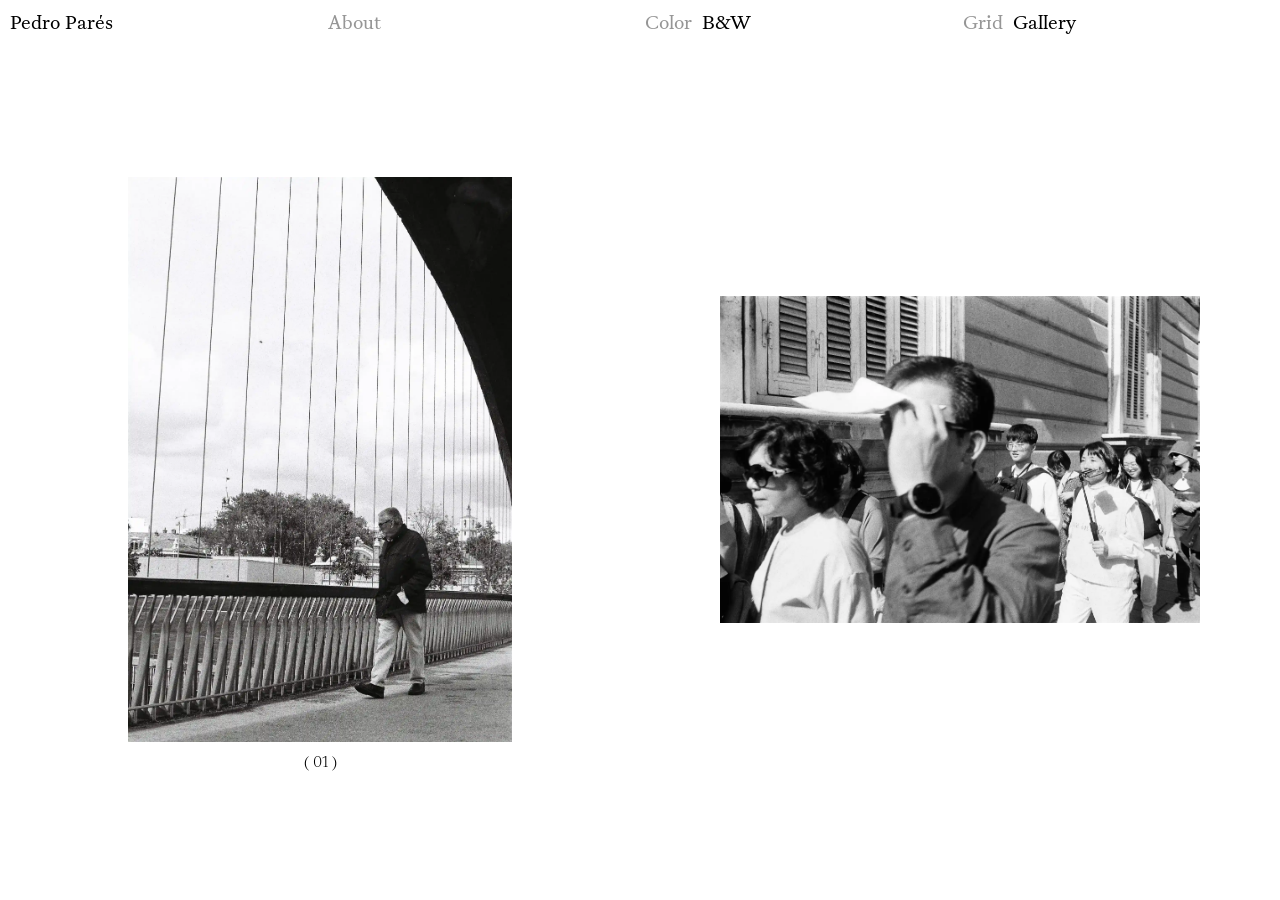
==== commit 79cc5d31: "New commit" ====
--- a/galeriabyn.html
+++ b/galeriabyn.html
@@ -7,9 +7,18 @@
     <meta name="description" content="Photographic archive of street photography showing real urban life and city scenes.">
     <link rel="preload" href="Fuentes/ABC/ABCGaisyr-Light-Trial.woff2" as="font" type="font/woff2" crossorigin>
     <link rel="stylesheet" href="css/index.css">
+    <link rel="icon" href="Media/favicon.png" type="image/png">
     <script defer src="js/index.js"></script>
 </head>
+
 <body>
+<!--
+    PEDRO PARÉS - PORTFOLIO
+    Galería interactiva de fotografías en blanco y negro.
+    Las imágenes cambian al hacer click mediante JS.
+    Secciones: Header, About, Galería B&W, Footer Mobile
+-->
+    <h1 class="sr-only">Black & White Photography Gallery</h1>
 <!-- HEADER -->
 <header class="header">
 
@@ -19,11 +28,11 @@
             <li class="nav__link nav__about"><a href="#" class="nav__a notselected openAbout" title="About">About</a></li>
             <li class="nav__link nav__color">
                 <a href="galeriacolor.html" class="nav__a notselected" title="Color">Color</a>
-                <a href="#" class="nav__a" title="B&W">B&W</a>
+                <span class="nav__a a" title="B&W">B&W</span>
             </li>
             <li class="nav__link nav__group">
                 <a href="versionbyn.html" class="nav__a notselected" title="Grid">Grid</a>
-                <a href="galeriabyn.html" class="nav__a" title="Gallery">Gallery</a>
+                <span class="nav__a a" title="Gallery">Gallery</span> 
             </li>
         </ul>
     </nav>
@@ -34,7 +43,7 @@
 
     <nav class="nav_small">
         <ul class="nav_small__ul">
-            <li class="nav_small__link"><h1 class="h1">Pedro Parés</h1></li>
+            <li class="nav_small__link"><a href="index.html" class="nav_small__a" title="Pedro Parés">Pedro Parés</a></li>
             <li class="nav_small__link nav_small__about"><a href="#" class="nav_small__a notselected openAbout" title="About">About</a></li>
         </ul>
     </nav>
@@ -71,7 +80,7 @@
                     <ul class="ul_contact">
                         <li class="li_contact"><a href="mailto:pedroapares@gmail.com" class="a_contact" title="email">pedroapares@gmail.com</a></li>
                         <li class="li_contact"><a href="https://instagram.com/thespecialpares" class="a_contact" title="Instagram" target="_blank" rel="noreferrer">@thespecialpares</a></li>
-                        <li class="li_contact"><a href="#" class="a_contact" title="Phone">+31 654 654 876</a></li>
+                        <li class="li_contact"><a href="tel:+31654654876" class="a_contact" title="Phone">+31 654 654 876</a></li>
                     </ul>
                 </div>
                 <div class="information_grid__experience">
@@ -112,26 +121,32 @@
     <div class="div_gallery__byn">
 
         <div class="div_gallery__izquierda__byn">
-            <picture class="div_gallery__byn">
-                <source srcset="Media/optimizadas/grid_1_byn.webp" type="image/webp">
-                <img 
-                    id="img1byn" class="img_gallery__byn vertical__byn" 
-                    src="Media/grid_1_byn.jpg" 
-                    alt="Street photography image"
-                >
-            </picture>
+            <button class="btn-gallery" title="Next photo">
+                <picture class="div_gallery__byn">
+                    <source srcset="Media/optimizadas/grid_1_byn.webp" type="image/webp">
+                    <img 
+                        id="img1byn" class="img_gallery__byn vertical__byn" 
+                        src="Media/grid_1_byn.jpg" 
+                        alt="Street photography image"
+                        fetchpriority="high"
+                    >
+                </picture>
+            </button>
             <p id="caption1byn" class="caption_gallery__byn">( 01 )</p>
         </div>
 
         <div class="div_gallery__derecha__byn">
-            <picture class="div_gallery__byn">
-                <source srcset="Media/optimizadas/grid_2_byn.webp" type="image/webp">
-                <img 
-                    id="img2byn" class="img_gallery__byn horizontal__byn" 
-                    src="Media/grid_2_byn.jpg" 
-                    alt="Street photography image"
-                >
-            </picture>
+            <button class="btn-gallery" title="Next photo">
+                <picture class="div_gallery__byn">
+                    <source srcset="Media/optimizadas/grid_2_byn.webp" type="image/webp">
+                    <img 
+                        id="img2byn" class="img_gallery__byn horizontal__byn" 
+                        src="Media/grid_2_byn.jpg" 
+                        alt="Street photography image"
+                        fetchpriority="high"
+                    >
+                </picture>
+            </button>
             <p id="caption2byn" class="caption_gallery__byn">( 02 )</p>
         </div>
 
@@ -150,11 +165,11 @@
     <ul class="ul_footer">
             <li class="li_footer">
                 <a href="galeriacolor.html" class="a__footer notselected" title="Color">Color</a>
-                <a href="#" class="a_footer" title="B&W">B&W</a>
+                <span class="a__footer a" title="B&W">B&W</span> 
             </li>
             <li class="li_footer">
-                <a href="index.html" class="a_footer notselected" title="Grid">Grid</a>
-                <a href="#" class="a_footer" title="Gallery">Gallery</a>
+                <a href="versionbyn.html" class="a_footer notselected" title="Grid">Grid</a>
+                <span class="a__footer a" title="Gallery">Gallery</span>
             </li>
     </ul>
 
--- a/css/index.css
+++ b/css/index.css
@@ -1,3 +1,25 @@
+/*
+    PEDRO PARÉS - PORTFOLIO
+    
+    Bloques:
+    - Tipografías: Fuentes ABC Gaisyr Light y Book
+    - Root: Variables de colores, fuentes y tamaños
+    - Reset CSS: Normalización de estilos
+    - Componentes: Headings, párrafos y enlaces
+    - Transiciones: Animaciones de entrada y galería
+    - Body: Fondo general
+    - Accesibilidad: Clase sr-only
+    - Header: Navegación principal y móvil
+    - About: Panel de información y contacto
+    - Section Color: Grid de fotografías en color
+    - Section B&W: Grid de fotografías en blanco y negro
+    - Back to Top: Botón de scroll al inicio
+    - Gallery: Galería de fotos
+    - Media Mobile: Responsive para pantallas menores de 800px
+    - Footer: Navegación móvil inferior
+*/
+
+
 /* TIPOGRAFÍAS */
 @font-face {
     font-family: "ABC Gaisyr Light";
@@ -137,6 +159,16 @@
 /* BODY */
 body {
     background: var(--background-body);
+}
+
+/* ACCESIBILIDAD */
+.sr-only {
+    position: absolute;
+    width: 1px;
+    height: 1px;
+    overflow: hidden;
+    clip: rect(0, 0, 0, 0);
+    white-space: nowrap;
 }
 
 
@@ -280,7 +312,7 @@
     font-size: clamp(1.125rem, 2vw, 1.1875rem);
 }
 
-.a_contact, .a_experience, .a_colaborators, .li_experience, .li_colaborators {
+.a_contact, .li_experience, .li_colaborators {
     font-size: clamp(1rem, 2vw, 1.0625rem);
     color: var(--text-light);
     transition: color 0.4s ease;
@@ -331,7 +363,6 @@
     height: auto;
     object-fit: cover;
     display: block;
-    top: 0;
     transition: opacity 0.2s ease, transform 0.2s ease;
 }
 
@@ -492,6 +523,7 @@
 /* GALLERY */
 .main, .main__byn {
     height: 100vh;
+    padding-top: 3rem;
 }
 
 .div_gallery, .div_gallery__byn {
@@ -521,19 +553,29 @@
 }
 
 .vertical, .vertical__byn {
-    width: 65%;
+    width: 60%;
     object-fit: cover;
     transition: opacity 0.25s ease;
 }
 
 .horizontal, .horizontal__byn {
-    width: 90%;
+    width: 75%;
     object-fit: cover;
     transition: opacity 0.25s ease;
 }
 
 .caption_gallery, .caption_gallery__byn {
     display: flex;
+}
+
+.btn-gallery {
+    background: none;
+    border: none;
+    padding: 0;
+    margin: 0;
+    cursor: pointer;
+    display: block;
+    width: 100%;
 }
 
 
@@ -622,15 +664,9 @@
 
 
     /* SECTION COLOR + BLANCO Y NEGRO */
-    .div__grid__color {
+    .div__grid__color, .div__grid__byn {
         grid-template-columns: 1fr;
         gap: 2.5rem;
-        justify-items: center;
-    }
-
-    .div__grid__byn {
-        grid-template-columns: 1fr;
-        gap: 1.875rem;
         justify-items: center;
     }
 
@@ -691,6 +727,7 @@
         flex: 1;
         height: 100%;
         justify-content: center;
+        align-items: center;
     }
 
     .img_gallery,
@@ -706,6 +743,15 @@
         width: clamp(40%, 55vw, 55%);
     }
 
+    .div_gallery__izquierda__byn {
+        flex: unset;
+        height: auto;       
+        justify-content: center;  
+        align-items: center;
+        gap: 0.625rem;     
+    }
+
+
 
 
     /* FOOTER */
